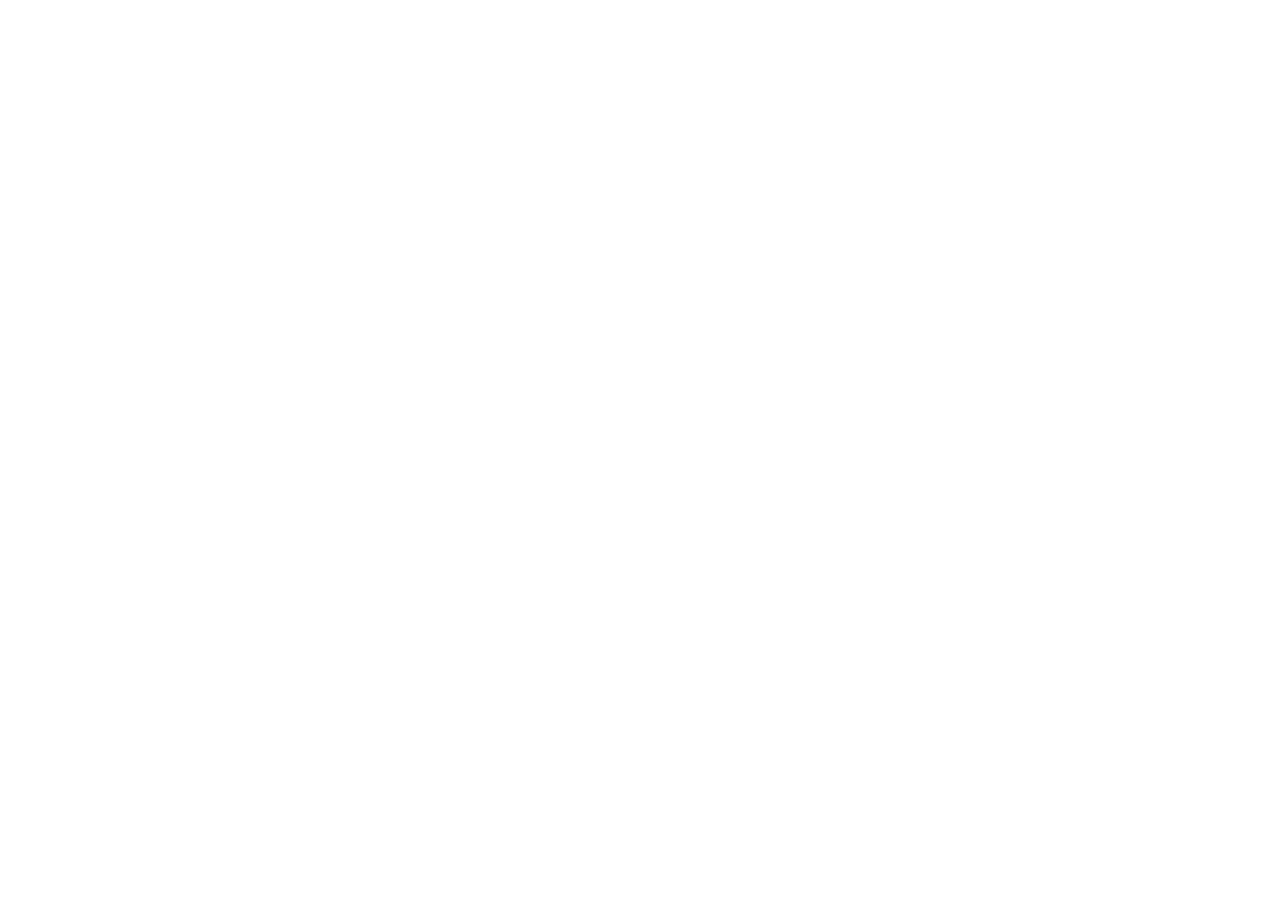
==== pages/home/index.html @ 2e798815 "Initial commit" ====
<!DOCTYPE html>
<html lang="pt-br">
  <head>
    <meta charset="UTF-8" />
    <meta http-equiv="X-UA-Compatible" content="IE=edge" />
    <meta name="viewport" content="width=device-width, initial-scale=1.0" />
    <link rel="stylesheet" href="/styles/globalStyles.css" />
    <link rel="stylesheet" href="style.css" />
    <title>TechPosters - Home</title>
  </head>
  <body>
    <header></header>
    <main></main>
  </body>
  <script src="/script/database/users.js"></script>
  <script src="/script/database/posts.js"></script>
  <script src="/script/database/sugestUsers.js"></script>
  <script src="index.js"></script>
</html>
---- styles/globalStyles.css ----
@import url('https://fonts.googleapis.com/css2?family=Inter:wght@400;500;600;700&display=swap');

* {
    margin: 0;
    padding: 0;
    box-sizing: border-box;
}

:root{
    --color-grey-1: #212529;
    --color-grey-2: #495057;
    --color-white-fixed: #ffffff;
    --radius-1: 0.25rem;
    --font-family-1: "Inter", sans-serif;
}

body{
    font-family: var(--font-family-1);
}

.container{
    max-width: 1200px;
    margin: 0 auto;
    padding: 0 1rem;
}

ul{
    list-style: none;
}
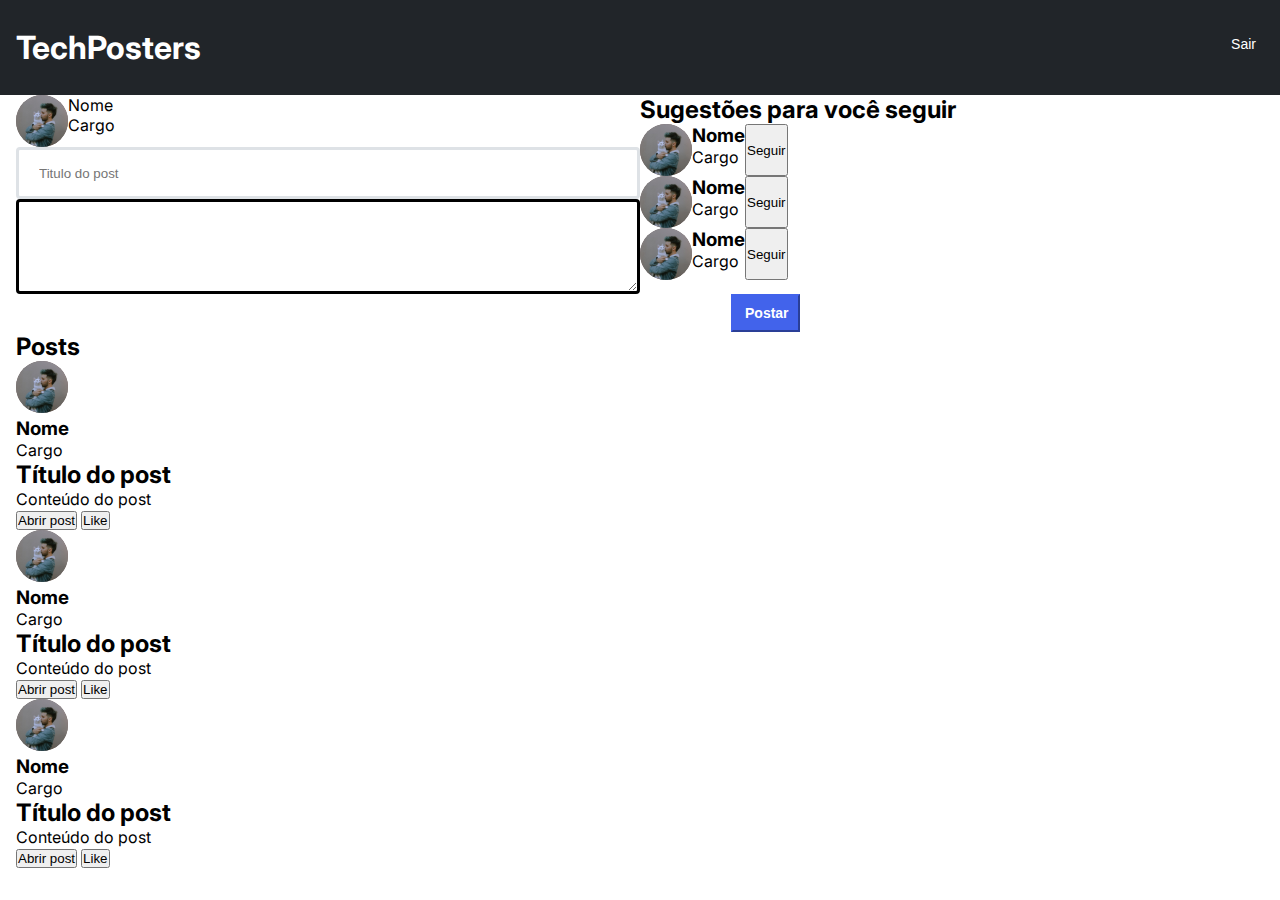
==== commit 420dd646: "Construção Homepage-1" ====
--- a/pages/home/index.html
+++ b/pages/home/index.html
@@ -1,19 +1,155 @@
 <!DOCTYPE html>
 <html lang="pt-br">
-  <head>
-    <meta charset="UTF-8" />
-    <meta http-equiv="X-UA-Compatible" content="IE=edge" />
-    <meta name="viewport" content="width=device-width, initial-scale=1.0" />
-    <link rel="stylesheet" href="/styles/globalStyles.css" />
-    <link rel="stylesheet" href="style.css" />
-    <title>TechPosters - Home</title>
-  </head>
-  <body>
-    <header></header>
-    <main></main>
-  </body>
+<head>
+  <meta charset="UTF-8" />
+  <meta http-equiv="X-UA-Compatible" content="IE=edge" />
+  <meta name="viewport" content="width=device-width, initial-scale=1.0" />
+  <link rel="stylesheet" href="../../styles/globalStyles.css"/>
+  <link rel="stylesheet" href="style.css"/>
+  <link rel="stylesheet" href="../../styles/navbar.css">
+  <link rel="stylesheet" href="../../styles/borders.css">
+  <link rel="stylesheet" href="../../styles/buttons.css">
+  <link rel="stylesheet" href="../../styles/colors.css">
+  <link rel="stylesheet" href="../../styles/inputs.css">
+  <link rel="stylesheet" href="../../styles/sizes.css">
+  <link rel="stylesheet" href="../../styles/modal.css">
+  <link rel="stylesheet" href="../../styles/text.css">
+  <link rel="stylesheet" href="../../styles/display.css">
+
+  <title>TechPosters - Home</title>
+</head>
+<body>
+    <header class="navbar">
+      <nav class="container navbar-items">
+          <h1 class="white">TechPosters</h1>
+          <button class="navbar-link">Sair</button>
+      </nav>
+    </header>
+  <main class="container">
+    <div class="flex__row">
+        <section class="flex__column half">
+            <div class="flex__row">
+                <img class="img__formatting" src="../../assets/img/user1.svg" alt="">
+                <div class="flex__column">
+                    <p>Nome</p>
+                    <p>Cargo</p>
+                </div>
+            </div>
+            <form class="flex__column">
+                <input class="input outline__none border__radius-1 border size__width-1" type="text" placeholder="Titulo do post">
+                <label hidden for="postComment"></label>
+                <textarea class="textarea outline__none border__radius-1 border size__width-1" name="postComment"></textarea>
+                <button class="button button__primary button__post">Postar</button>
+            </form>
+        </section>
+        <aside class="half flex__column">
+            <h2>Sugestões para você seguir</h2>
+            <ul>
+                <li class="flex__row">
+                    <div class="flex__row">
+                        <img class="img__formatting" src="../../assets/img/user1.svg" alt="">
+                        <div>
+                            <h3>Nome</h3>
+                            <p>Cargo</p>
+                        </div>
+                    </div>
+                    <button>Seguir</button>
+                </li>
+                <li class="flex__row">
+                    <div class="flex__row">
+                        <img class="img__formatting" src="../../assets/img/user1.svg" alt="">
+                        <div>
+                            <h3>Nome</h3>
+                            <p>Cargo</p>
+                        </div>
+                    </div>
+                    <button>Seguir</button>
+                </li>
+                <li class="flex__row">
+                    <div class="flex__row">
+                        <img class="img__formatting" src="../../assets/img/user1.svg" alt="">
+                        <div>
+                            <h3>Nome</h3>
+                            <p>Cargo</p>
+                        </div>
+                    </div>
+                    <button>Seguir</button>
+                </li>
+            </ul>
+        </aside>
+    </div>
+      <section half>
+          <h2>Posts</h2>
+          <ul >
+              <li>
+                  <div>
+                      <img class="img__formatting" src="../../assets/img/user1.svg" alt="">
+                      <div>
+                          <h3>Nome</h3>
+                          <p>Cargo</p>
+                      </div>
+                  </div>
+                  <div>
+                      <h2>
+                          Título do post
+                      </h2>
+                      <p>
+                          Conteúdo do post
+                      </p>
+                  </div>
+                  <div>
+                      <button id="teste">Abrir post</button>
+                      <button>Like</button>
+                  </div>
+              </li>
+              <li>
+                  <div>
+                      <img class="img__formatting" src="../../assets/img/user1.svg" alt="">
+                      <div>
+                          <h3>Nome</h3>
+                          <p>Cargo</p>
+                      </div>
+                  </div>
+                  <div>
+                      <h2>
+                          Título do post
+                      </h2>
+                      <p>
+                          Conteúdo do post
+                      </p>
+                  </div>
+                  <div>
+                      <button id="teste">Abrir post</button>
+                      <button>Like</button>
+                  </div>
+              </li>
+              <li>
+                  <div>
+                      <img class="img__formatting" src="../../assets/img/user1.svg" alt="">
+                      <div>
+                          <h3>Nome</h3>
+                          <p>Cargo</p>
+                      </div>
+                  </div>
+                  <div>
+                      <h2>
+                          Título do post
+                      </h2>
+                      <p>
+                          Conteúdo do post
+                      </p>
+                  </div>
+                  <div>
+                      <button id="teste">Abrir post</button>
+                      <button>Like</button>
+                  </div>
+              </li>
+          </ul>
+      </section>
+  </main>
   <script src="/script/database/users.js"></script>
   <script src="/script/database/posts.js"></script>
   <script src="/script/database/sugestUsers.js"></script>
   <script src="index.js"></script>
+</body>
 </html>
--- a/styles/globalStyles.css
+++ b/styles/globalStyles.css
@@ -7,10 +7,24 @@
 }
 
 :root{
-    --color-grey-1: #212529;
-    --color-grey-2: #495057;
-    --color-white-fixed: #ffffff;
-    --radius-1: 0.25rem;
+
+    --primary-color:#4263EB;
+    --secondary-color:#364FC7;
+    --tertiary-color:#D7443E;
+
+    --gray-1:#0A0C0D;
+    --gray-2:#212529;
+    --gray-3:#495057;
+    --gray-4:#868E96;
+    --gray-5:#DEE2E6;
+    --gray-6:#F8F9FA;
+    --gray-opacity-1:rgba(33, 37, 41, 0.5);
+    --whiteFixed:#FFFFFF;
+
+    --radius-1:4px;
+    --radius-2:8px;
+    --radius-3: 0.25rem;
+    
     --font-family-1: "Inter", sans-serif;
 }
 
@@ -19,11 +33,15 @@
 }
 
 .container{
-    max-width: 1200px;
+    max-width: 1600px;
     margin: 0 auto;
     padding: 0 1rem;
 }
 
 ul{
     list-style: none;
+}
+
+.outline__none{
+    outline: none;
 }--- a/pages/home/style.css
+++ b/pages/home/style.css
@@ -0,0 +1,11 @@
+.button__post{
+    height: 38px;
+    width: 69px;
+    position: relative;
+    left: 715px;
+}
+
+.img__formatting{
+    width: 52px;
+    height: 52px;
+}--- a/styles/navbar.css
+++ b/styles/navbar.css
@@ -0,0 +1,31 @@
+.navbar{
+    background-color: var(--gray-2);
+    padding: 1.75rem 0;
+}
+
+.navbar-items{
+    display: flex;
+    justify-content: space-between;
+}
+
+.navbar-links{
+    display: flex;
+    gap: 1rem;
+}
+
+.navbar-link{
+    background-color: transparent;
+    color: var(--whiteFixed);
+    height: 2rem;
+    padding: 0.5rem;
+    border-radius: var(--radius-3);
+    border: none;
+    text-decoration: none;
+    font-size: 0.875rem;
+    font-weight: 400;
+    cursor: pointer;
+}
+
+.navbar-link:hover, .navbar-link.actived{
+    background-color: var(--gray-3);
+}--- a/styles/borders.css
+++ b/styles/borders.css
@@ -0,0 +1,15 @@
+.border{
+    border: 3px solid;
+}
+
+.border-2{
+    border: 2px solid;
+}
+
+.border__radius-1{
+    border-radius: var(--radius-1);
+}
+
+.border__radius-2{
+    border-radius: var(--radius-2);
+}--- a/styles/buttons.css
+++ b/styles/buttons.css
@@ -0,0 +1,86 @@
+.button{
+    color: var(--whiteFixed);
+    font-weight: 600;
+    font-size: 14px;
+    text-align: center;
+    line-height: 17px;
+    padding: 0 12px;
+    cursor: pointer;
+}
+
+.button__primary{
+    background-color: var(--primary-color);
+    border-color: var(--primary-color);
+}
+
+.button__primary:hover{
+    background-color: var(--secondary-color);
+    color: var(--whiteFixed);
+    border-color: var(--secondary-color);
+}
+
+.button__grey{
+    background-color: var(--gray-2);
+    border-color: var(--gray-2);
+}
+
+.button__grey:hover{
+    background-color: var(--gray-1);
+    border-color: var(--gray-1);
+}
+
+.button__white{
+    background-color: var(--whiteFixed);
+    border-color: var(--whiteFixed);
+    color: var(--gray-2);
+}
+
+.button__white:hover{
+    background-color: var(--gray-6);
+    border-color: var(--gray-6);
+}
+
+.button__outline{
+    border: 1px var(--gray-2) solid;
+    border-radius: 2px;
+    background-color: var(--whiteFixed);
+    color: var(--gray-2);
+}
+
+.button__outline:hover{
+    border-color: var(--primary-color);
+    background-color: #EDF2FF;
+    color: var(--primary-color);
+}
+
+.button__outline:focus{
+    border-color: var(--primary-color);
+    background-color: var(--primary-color);
+    color: var(--whiteFixed);
+}
+
+.button__outline:active{
+    border-color: var(--primary-color);
+    background-color: var(--primary-color);
+    color: var(--whiteFixed);
+}
+
+.button__disabled{
+    background-color: var(--gray-5);
+    color: var(--gray-4);
+    border-color: var(--gray-5);
+}
+
+.button__like{
+    background-color: var(gray-opacity-1);
+}
+
+.button__like:hover{
+    background-color: var(--tertiary-color);
+}
+
+.button__like:active{
+    background-color: var(--tertiary-color);
+}
+
+
--- a/styles/colors.css
+++ b/styles/colors.css
@@ -0,0 +1,3 @@
+.white{
+    color: var(--whiteFixed);
+}--- a/styles/inputs.css
+++ b/styles/inputs.css
@@ -0,0 +1,27 @@
+.input{
+    padding: 16px 20px;
+    background-color: var(--whiteFixed);
+    border-color: var(--gray-5);
+    height: 52px;
+}
+
+/* .input::placeholder{
+    color: var(--gray-4);
+} */
+
+.input:focus{
+    border-color: var(--primary-color);
+}
+
+.textarea{
+    height: 95px;
+    padding: 28px 21px;
+}
+
+.textarea:focus{
+    border-color: var(--primary-color);
+}
+
+.placeholder{
+    color: var(--gray-4);
+}--- a/styles/sizes.css
+++ b/styles/sizes.css
@@ -0,0 +1,31 @@
+.full{
+    width: 100%;
+}
+
+.half{
+    width: 50%;
+}
+
+.full__w{
+    width: 100vw;
+}
+
+.full__h{
+    height: 100vh;
+}
+
+.half__w{
+    width: 50vw;
+}
+
+.half__h{
+    height: 50vh;
+}
+
+.size__width-1{
+    width: 713;
+}
+
+.size__width-2{
+    width: 413;
+}--- a/styles/modal.css
+++ b/styles/modal.css
@@ -0,0 +1,55 @@
+.modal__wrapper{
+    position: fixed;
+    background-color: rgba(0, 0, 0, 0.44);
+    width: 100vw;
+    height: 100vh;
+    display: flex;
+    align-items: center;
+    justify-content: center;
+}
+
+.modal{
+    position: fixed;
+    background-color: white;
+    width: 761px;
+    border: 1px white solid;
+    border-radius: 8px;
+    padding: 40px 50px;
+}
+
+.modal__closeButton{
+}
+
+.modal__div-1{
+    display: flex;
+    gap:12px;
+    margin-bottom: 32px;
+}
+
+.modal__div1-img{
+}
+
+.modal__div1-information{
+    display: flex;
+    flex-direction: column;
+    gap: 20px;
+}
+
+.modal__div1-information > h3{
+
+}
+
+.modal__div1-information > p{
+
+}
+
+.modal__div-2{
+    display: flex;
+    flex-direction: column;
+    gap: 30px;
+}
+
+.hide{
+    display: none;
+}
+
--- a/styles/text.css
+++ b/styles/text.css
@@ -0,0 +1,33 @@
+.title-1{
+    font-weight: 700;
+    font-size: 28px;
+    line-height: 40px;
+}
+
+.title-2{
+    font-weight: 600;
+    font-size: 20px;
+    line-height: 24px;
+}
+
+.text-1{
+    font-weight: 400;
+    font-size: 16px;
+    line-height: 28px;
+}
+
+.text-2{
+    font-weight: 400;
+    font-size: 14px;
+    line-height: 16px;  
+}
+
+.text-3{
+    font-weight: 400;
+    font-size: 12px;
+    line-height: 16px;   
+}
+
+.text__indent-1{
+    text-indent: 20px;
+}
--- a/styles/display.css
+++ b/styles/display.css
@@ -0,0 +1,44 @@
+.flex__row{
+    display: flex;
+}
+
+.flex__column{
+    display: flex;
+    flex-direction: column;
+}
+
+.flex__wrap{
+    flex-wrap: wrap;
+}
+
+.align__center{
+    align-items: center;
+}
+
+.align__start{
+    align-items: flex-start;
+}
+
+.align__end{
+    align-items: flex-end;
+}
+
+.justify__center{
+    justify-content: center;
+}
+
+.justify__between{
+    justify-content: space-between;
+}
+
+.justify__evenly{
+    justify-content: space-evenly;
+}
+
+.justify__around{
+    justify-content: space-around;
+}
+
+.justify__end{
+    justify-content: flex-end;
+}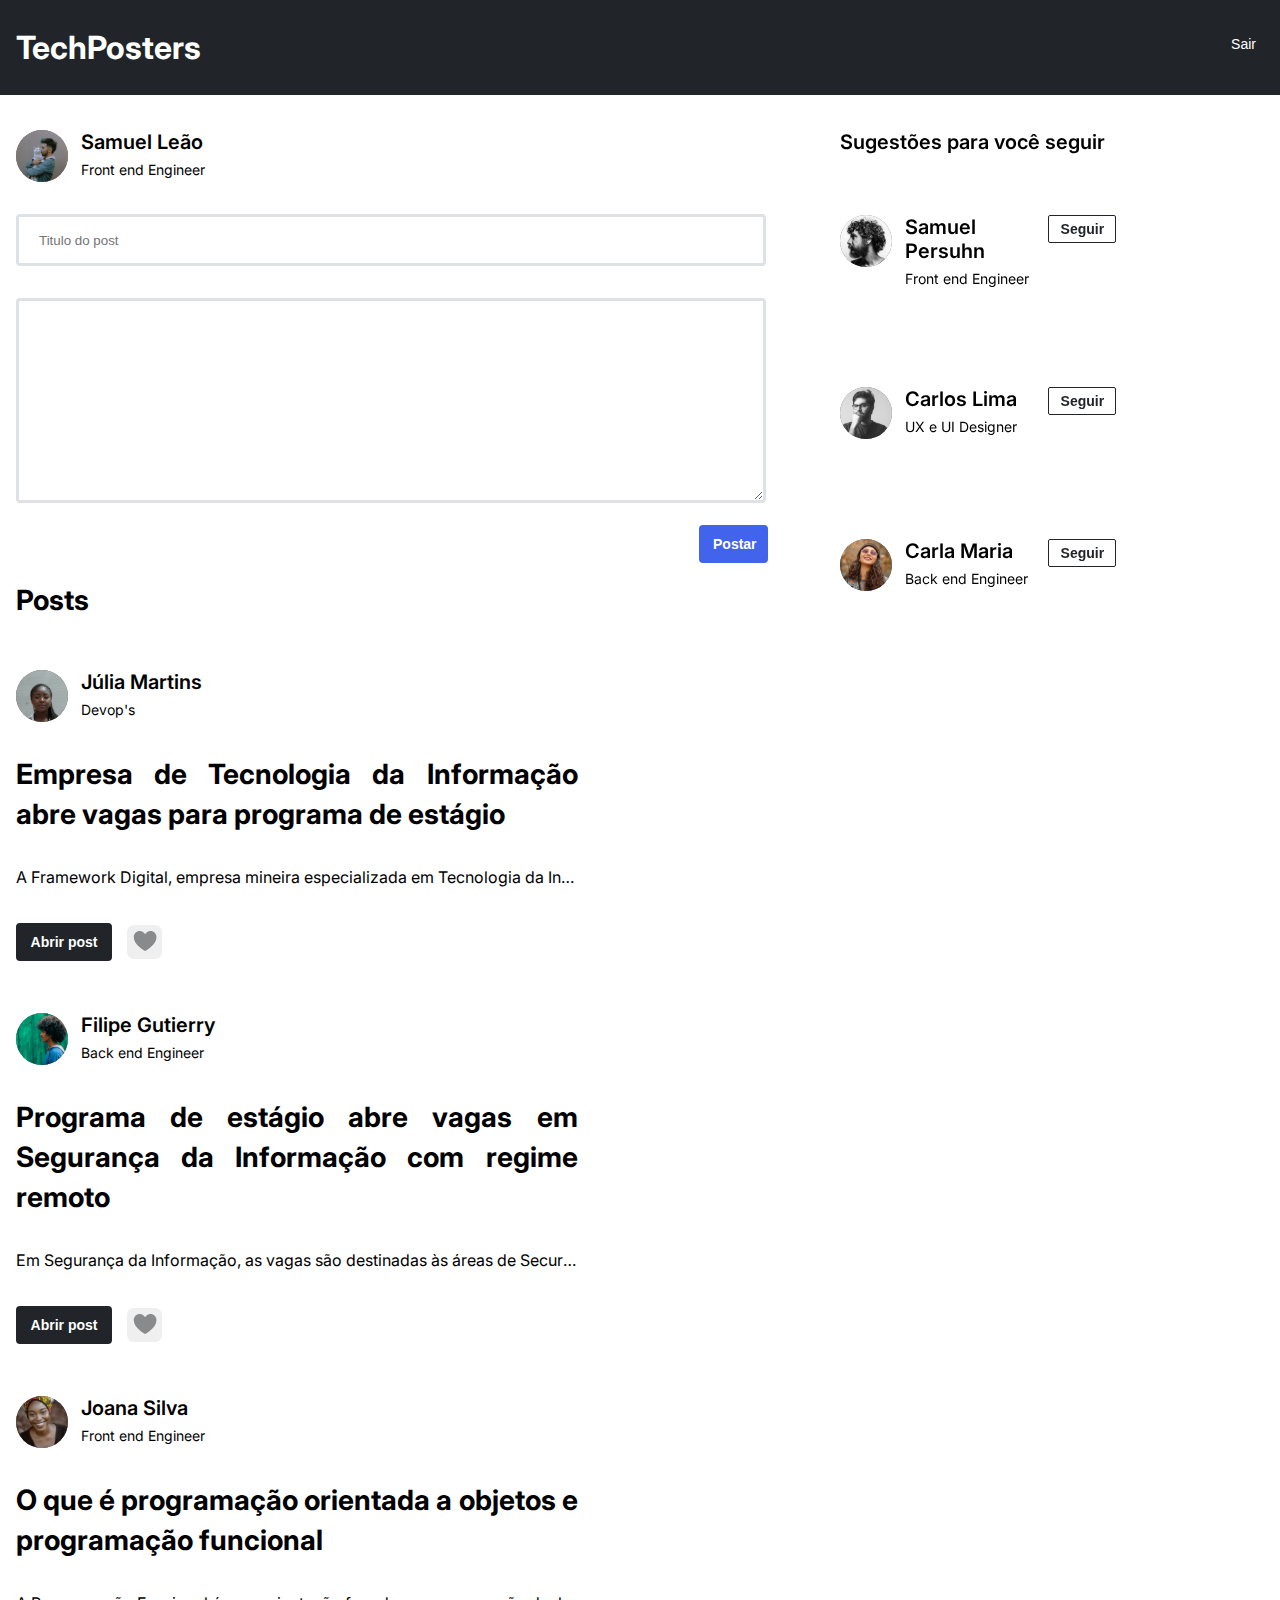
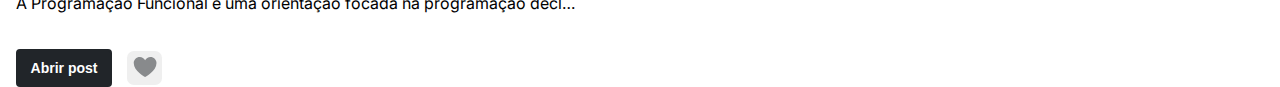
==== commit 6f135472: "Continuando contrução da homepage" ====
--- a/pages/home/index.html
+++ b/pages/home/index.html
@@ -12,144 +12,146 @@
   <link rel="stylesheet" href="../../styles/colors.css">
   <link rel="stylesheet" href="../../styles/inputs.css">
   <link rel="stylesheet" href="../../styles/sizes.css">
-  <link rel="stylesheet" href="../../styles/modal.css">
+  <link rel="stylesheet" href="../../styles/modal.css"> 
   <link rel="stylesheet" href="../../styles/text.css">
+  <link rel="stylesheet" href="../../styles/spacing.css">
+  <link rel="stylesheet" href="../../styles/positions.css">
   <link rel="stylesheet" href="../../styles/display.css">
 
   <title>TechPosters - Home</title>
 </head>
 <body>
-    <header class="navbar">
+    <header class="navbar position__fixed">
       <nav class="container navbar-items">
           <h1 class="white">TechPosters</h1>
           <button class="navbar-link">Sair</button>
       </nav>
     </header>
-  <main class="container">
-    <div class="flex__row">
-        <section class="flex__column half">
-            <div class="flex__row">
+  <main id="parentModal" class="mt__header container">
+    <div class="flex__row mt gap-4 aside-wrapper">
+        <section class="flex__column half gap-1">
+            <div class="flex__row gap-2">
                 <img class="img__formatting" src="../../assets/img/user1.svg" alt="">
-                <div class="flex__column">
-                    <p>Nome</p>
-                    <p>Cargo</p>
+                <div class="flex__column gap-3">
+                    <p class="title-2">Samuel Leão</p>
+                    <p class="text-2">Front end Engineer</p>
                 </div>
             </div>
-            <form class="flex__column">
+            <form class="flex__column gap-1">
                 <input class="input outline__none border__radius-1 border size__width-1" type="text" placeholder="Titulo do post">
                 <label hidden for="postComment"></label>
                 <textarea class="textarea outline__none border__radius-1 border size__width-1" name="postComment"></textarea>
-                <button class="button button__primary button__post">Postar</button>
+                <button class="button border__radius-1 border-2 button__primary button__post">Postar</button>
             </form>
         </section>
-        <aside class="half flex__column">
-            <h2>Sugestões para você seguir</h2>
+        <aside class="half flex__column gap-1 position__sticky">
+            <h2 class="title-2 mb-2">Sugestões para você seguir</h2>
             <ul>
-                <li class="flex__row">
-                    <div class="flex__row">
-                        <img class="img__formatting" src="../../assets/img/user1.svg" alt="">
-                        <div>
-                            <h3>Nome</h3>
-                            <p>Cargo</p>
+                <li class="flex__row mb justify__between aside__li">
+                    <div class="flex__row gap-2">
+                        <img class="img__formatting" src="../../assets/img/user2.svg" alt="">
+                        <div class="flex__column gap-3">
+                            <p class="title-2">Samuel Persuhn</p>
+                            <p class="text-2">Front end Engineer</p>
                         </div>
                     </div>
-                    <button>Seguir</button>
+                    <button id="teste" class="button border__radius-1 border-2 button__outline">Seguir</button>
                 </li>
-                <li class="flex__row">
-                    <div class="flex__row">
-                        <img class="img__formatting" src="../../assets/img/user1.svg" alt="">
-                        <div>
-                            <h3>Nome</h3>
-                            <p>Cargo</p>
+                <li class="flex__row mb justify__between aside__li">
+                    <div class="flex__row gap-2">
+                        <img class="img__formatting" src="../../assets/img/user3.svg" alt="">
+                        <div class="flex__column gap-3">
+                            <p class="title-2">Carlos Lima</p>
+                            <p class="text-2">UX e UI Designer</p>
                         </div>
                     </div>
-                    <button>Seguir</button>
+                    <button class="button border__radius-1 border-2 button__outline">Seguir</button>
                 </li>
-                <li class="flex__row">
-                    <div class="flex__row">
-                        <img class="img__formatting" src="../../assets/img/user1.svg" alt="">
-                        <div>
-                            <h3>Nome</h3>
-                            <p>Cargo</p>
+                <li class="flex__row mb justify__between aside__li">
+                    <div class="flex__row gap-2">
+                        <img class="img__formatting" src="../../assets/img/user4.svg" alt="">
+                        <div class="flex__column gap-3">
+                            <p class="title-2">Carla Maria</p>
+                            <p class="text-2">Back end Engineer</p>
                         </div>
                     </div>
-                    <button>Seguir</button>
+                    <button class="button border__radius-1 border-2 button__outline">Seguir</button>
                 </li>
             </ul>
         </aside>
     </div>
-      <section half>
-          <h2>Posts</h2>
-          <ul >
-              <li>
-                  <div>
-                      <img class="img__formatting" src="../../assets/img/user1.svg" alt="">
-                      <div>
-                          <h3>Nome</h3>
-                          <p>Cargo</p>
+      <section class="half">
+          <h2 class="title-1 mb-3">Posts</h2>
+          <ul class="flex__column gap-5">
+              <li class="flex__column gap-1">
+                  <div class="flex__row gap-2">
+                      <img class="img__formatting" src="../../assets/img/user5.svg" alt="">
+                      <div class="flex__column gap-3">
+                        <p class="title-2">Júlia Martins</p>
+                        <p class="text-2">Devop's</p>
                       </div>
                   </div>
-                  <div>
-                      <h2>
-                          Título do post
+                  <div class="post__fullComment">
+                      <h2 class="title-1 mb-2">
+                        Empresa de Tecnologia da Informação abre vagas para programa de estágio
                       </h2>
-                      <p>
-                          Conteúdo do post
+                      <p class="text-1">
+                        A Framework Digital, empresa mineira especializada em Tecnologia da Informação, irá iniciar o seu sexto programa de estágio, com o prazo de inscrições entre os dias 08 e 28 de agosto. O programa é conhecido como Framework Padawans, com inspiração nos filmes Star Wars. Nas histórias, os iniciantes fazem treinamentos para se tornar cavaleiros Jedi, que compõem o lado bom da força.
                       </p>
                   </div>
-                  <div>
-                      <button id="teste">Abrir post</button>
-                      <button>Like</button>
+                  <div class="flex__row align__center">
+                      <button id="OpeningModal" class="button border__radius-1 border-2 button__grey">Abrir post</button>
+                      <button class="ml-2 button__like"><img src="../../assets/img/Vector.svg"></button>
                   </div>
               </li>
-              <li>
-                  <div>
-                      <img class="img__formatting" src="../../assets/img/user1.svg" alt="">
-                      <div>
-                          <h3>Nome</h3>
-                          <p>Cargo</p>
+              <li class="flex__column gap-1">
+                  <div class="flex__row gap-2">
+                      <img class="img__formatting" src="../../assets/img/user7.svg" alt="">
+                      <div class="flex__column gap-3">
+                        <p class="title-2">Filipe Gutierry</p>
+                        <p class="text-2">Back end Engineer</p>
                       </div>
                   </div>
-                  <div>
-                      <h2>
-                          Título do post
+                  <div class="post__fullComment">
+                      <h2 class="title-1 mb-2">
+                        Programa de estágio abre vagas em Segurança da Informação com regime remoto
                       </h2>
-                      <p>
-                          Conteúdo do post
+                      <p class="text-1">
+                        Em Segurança da Informação, as vagas são destinadas às áreas de Security Operations Center (SOC), Administração de Dispositivos de Segurança (ADS), Resposta a Incidentes (RI), Segurança e Privacidade e Consultoria Técnica. O candidato interessado deverá estar matriculado em um curso superior em Ciência da Computação, Segurança da Informação, Tecnologia da Informação e afins, com previsão de conclusão do curso de fevereiro de 2023 a fevereiro de 2025.
                       </p>
                   </div>
-                  <div>
-                      <button id="teste">Abrir post</button>
-                      <button>Like</button>
+                  <div class="flex__row align__center">
+                      <button class="button border__radius-1 border-2 button__grey">Abrir post</button>
+                      <button class="ml-2 button__like"><img src="../../assets/img/Vector.svg"></button>
                   </div>
               </li>
-              <li>
-                  <div>
-                      <img class="img__formatting" src="../../assets/img/user1.svg" alt="">
-                      <div>
-                          <h3>Nome</h3>
-                          <p>Cargo</p>
+              <li class="flex__column gap-1">
+                  <div class="flex__row gap-2">
+                      <img class="img__formatting" src="../../assets/img/user6.svg" alt="">
+                      <div class="flex__column gap-3"> 
+                        <p class="title-2">Joana Silva</p>
+                        <p class="text-2">Front end Engineer</p>
                       </div>
                   </div>
-                  <div>
-                      <h2>
-                          Título do post
-                      </h2>
-                      <p>
-                          Conteúdo do post
-                      </p>
-                  </div>
-                  <div>
-                      <button id="teste">Abrir post</button>
-                      <button>Like</button>
-                  </div>
+                    <div class="post__fullComment">
+                        <h2 class="title-1 mb-2">
+                            O que é programação orientada a objetos e programação funcional
+                        </h2>
+                        <p class="text-1">
+                            A Programação Funcional é uma orientação focada na programação declarativa. Conhecendo mais a programação funcional a partir de códigos podemos nos deparar de primeira com o conceito mais central da programação funcional, que é o conceito de funções puras, isso significa que o retorno de uma função deve depender apenas dos seus parâmetros de entrada. Com classes podemos editar os valores das propriedades dos objetos criados ou ainda criar métodos para essas propriedades, ainda por cima podemos definir se vão ser públicos (vão para o objeto) ou estáticos (não são instanciados, ou seja, não vão para o objeto), e isso tem seu lado bom e ruim.
+                        </p>
+                    </div>
+                    <div class="flex__row align__center">
+                        <button class="button border__radius-1 border-2 button__grey">Abrir post</button>
+                        <button class="ml-2 button__like"><img src="../../assets/img/Vector.svg"></button>
+                    </div>
               </li>
           </ul>
       </section>
   </main>
-  <script src="/script/database/users.js"></script>
-  <script src="/script/database/posts.js"></script>
-  <script src="/script/database/sugestUsers.js"></script>
-  <script src="index.js"></script>
 </body>
+    <script src="/script/database/users.js"></script>
+    <script src="/script/database/posts.js"></script>
+    <script src="/script/database/sugestUsers.js"></script>
+    <script src="index.js"></script>
 </html>
--- a/styles/globalStyles.css
+++ b/styles/globalStyles.css
@@ -44,4 +44,4 @@
 
 .outline__none{
     outline: none;
-}+}
--- a/pages/home/style.css
+++ b/pages/home/style.css
@@ -2,10 +2,32 @@
     height: 38px;
     width: 69px;
     position: relative;
-    left: 715px;
+    left: 683px;
+    bottom: 10px;
 }
 
 .img__formatting{
     width: 52px;
     height: 52px;
-}+}
+
+.aside-wrapper{
+    height: 50vh;
+}
+
+.aside__li{
+    width: 65%;
+}
+
+.post__fullComment{
+    max-width: 90%;
+    text-align: justify;
+}
+
+.post__fullComment > p{
+    text-overflow: ellipsis;
+    overflow: hidden;
+    white-space: nowrap;
+}
+
+
--- a/styles/navbar.css
+++ b/styles/navbar.css
@@ -28,4 +28,4 @@
 
 .navbar-link:hover, .navbar-link.actived{
     background-color: var(--gray-3);
-}+}
--- a/styles/buttons.css
+++ b/styles/buttons.css
@@ -22,6 +22,8 @@
 .button__grey{
     background-color: var(--gray-2);
     border-color: var(--gray-2);
+    height: 38px;
+    width: 96px;
 }
 
 .button__grey:hover{
@@ -45,6 +47,8 @@
     border-radius: 2px;
     background-color: var(--whiteFixed);
     color: var(--gray-2);
+    width: 68px;
+    height: 28px;
 }
 
 .button__outline:hover{
@@ -65,6 +69,11 @@
     color: var(--whiteFixed);
 }
 
+.button__outline-active{
+    width: 89px;
+    height: 28px;
+}
+
 .button__disabled{
     background-color: var(--gray-5);
     color: var(--gray-4);
@@ -73,9 +82,18 @@
 
 .button__like{
     background-color: var(gray-opacity-1);
+    border-radius: 20%;
+    height: 34px;
+    width: 35px;
+    border: none;
+    cursor: pointer;
 }
 
 .button__like:hover{
+    background-color: var(--tertiary-color);
+}
+
+.button__like:focus{
     background-color: var(--tertiary-color);
 }
 
--- a/styles/inputs.css
+++ b/styles/inputs.css
@@ -14,8 +14,9 @@
 }
 
 .textarea{
-    height: 95px;
+    height: 205px;
     padding: 28px 21px;
+    border-color: var(--gray-5);
 }
 
 .textarea:focus{
--- a/styles/sizes.css
+++ b/styles/sizes.css
@@ -19,13 +19,13 @@
 }
 
 .half__h{
-    height: 50vh;
+    height: 50;
 }
 
 .size__width-1{
-    width: 713;
+    width: 750px;
 }
 
 .size__width-2{
-    width: 413;
+    width: 413px;
 }--- a/styles/modal.css
+++ b/styles/modal.css
@@ -1,11 +1,15 @@
 .modal__wrapper{
     position: fixed;
-    background-color: rgba(0, 0, 0, 0.44);
     width: 100vw;
     height: 100vh;
+    background-color: rgba(0, 0, 0, 0.44);
     display: flex;
     align-items: center;
     justify-content: center;
+    z-index: 3;
+    right: 0;
+    left: 0;
+    top:0;
 }
 
 .modal{
@@ -15,9 +19,24 @@
     border: 1px white solid;
     border-radius: 8px;
     padding: 40px 50px;
+    height: fit-content;
 }
 
 .modal__closeButton{
+    position: absolute;
+    left: 700px;
+    top: 20px;
+    padding: 5px;
+    height: 30px;
+    width: 30px;
+    border-radius: 100%;
+    cursor: pointer;
+    border: none;
+}
+
+.modal__closeButton:hover{
+    background-color: var(--gray-5);
+    border: 1px solid var(--primary-color);
 }
 
 .modal__div-1{
@@ -27,29 +46,22 @@
 }
 
 .modal__div1-img{
+    width: 52px;
+    height: 52px;
 }
 
 .modal__div1-information{
     display: flex;
     flex-direction: column;
-    gap: 20px;
-}
-
-.modal__div1-information > h3{
-
-}
-
-.modal__div1-information > p{
-
+    gap: 10px;
 }
 
 .modal__div-2{
     display: flex;
     flex-direction: column;
-    gap: 30px;
+    gap: 10px;
 }
 
 .hide{
     display: none;
 }
-
--- a/styles/spacing.css
+++ b/styles/spacing.css
@@ -0,0 +1,48 @@
+
+.gap-1{
+    gap:32px
+}
+
+.gap-2{
+    gap: 13px; 
+}
+
+.gap-3{
+    gap: 8px;
+}
+
+.gap-4{
+    gap: 200px;
+}
+
+.gap-5{
+    gap: 52px;
+}
+
+.mt{
+    margin-top: 50px;
+}
+
+.mt__header{
+    margin-top: 130px;
+}
+
+.mb{
+    margin-bottom: 100px;
+}
+
+.mb-2{
+    margin-bottom: 29px;
+}
+
+.mb-3{
+    margin-bottom: 50px;
+}
+
+.ml{
+    margin-left: 50px;
+}
+
+.ml-2{
+    margin-left: 15px;
+}--- a/styles/positions.css
+++ b/styles/positions.css
@@ -0,0 +1,14 @@
+.position__fixed{
+    position: fixed;
+    width: 100%;
+    top: 0;
+    z-index: 1;
+}
+
+.position__sticky{
+    position: sticky;
+    top: 130px;
+    height: 20%;
+}
+
+
--- a/styles/display.css
+++ b/styles/display.css
@@ -41,4 +41,8 @@
 
 .justify__end{
     justify-content: flex-end;
+}
+
+.justify__start{
+    justify-content: flex-start;
 }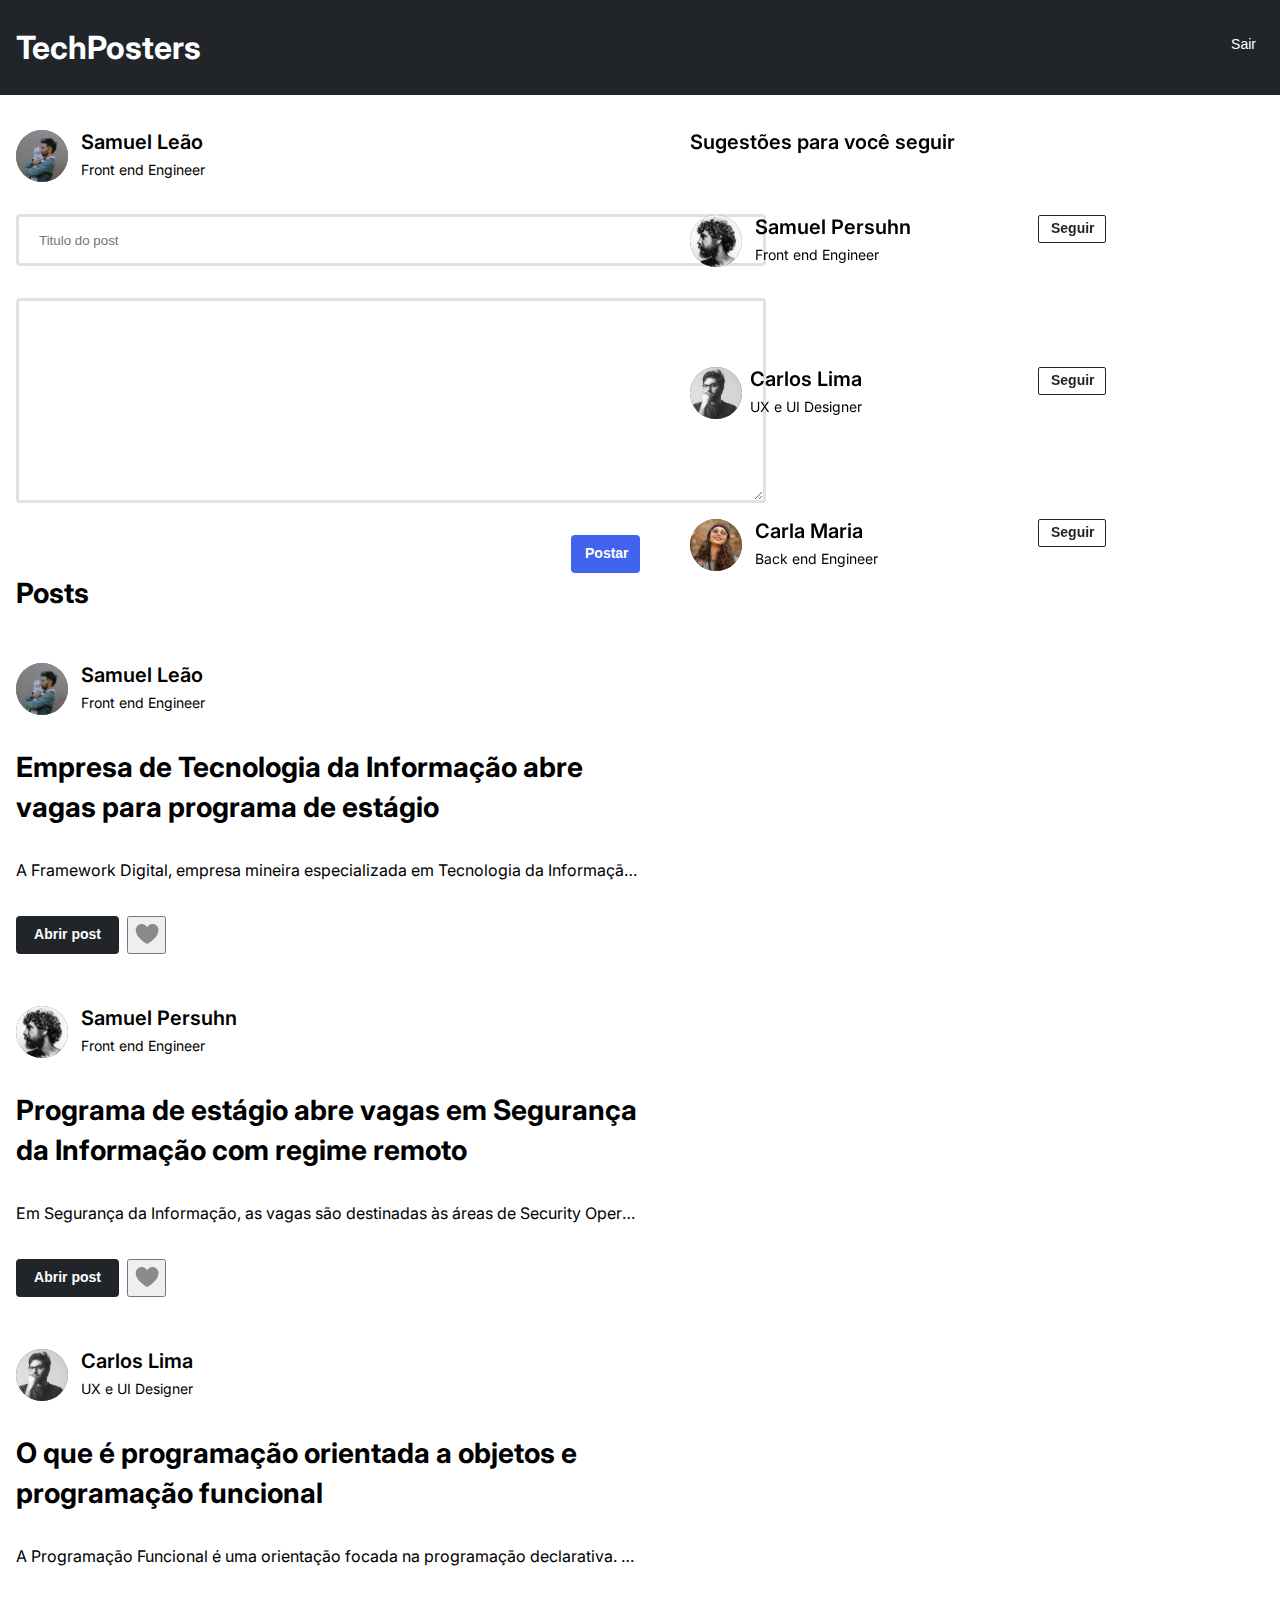
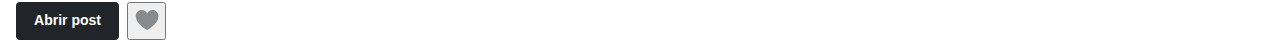
==== commit f1872233: "Css responsivo" ====
--- a/pages/home/index.html
+++ b/pages/home/index.html
@@ -5,18 +5,18 @@
   <meta http-equiv="X-UA-Compatible" content="IE=edge" />
   <meta name="viewport" content="width=device-width, initial-scale=1.0" />
   <link rel="stylesheet" href="../../styles/globalStyles.css"/>
-  <link rel="stylesheet" href="style.css"/>
   <link rel="stylesheet" href="../../styles/navbar.css">
   <link rel="stylesheet" href="../../styles/borders.css">
   <link rel="stylesheet" href="../../styles/buttons.css">
   <link rel="stylesheet" href="../../styles/colors.css">
   <link rel="stylesheet" href="../../styles/inputs.css">
-  <link rel="stylesheet" href="../../styles/sizes.css">
   <link rel="stylesheet" href="../../styles/modal.css"> 
   <link rel="stylesheet" href="../../styles/text.css">
   <link rel="stylesheet" href="../../styles/spacing.css">
   <link rel="stylesheet" href="../../styles/positions.css">
+  <!-- <link rel="stylesheet" href="../../styles/sizes.css"> -->
   <link rel="stylesheet" href="../../styles/display.css">
+  <link rel="stylesheet" href="style.css"/>
 
   <title>TechPosters - Home</title>
 </head>
@@ -28,62 +28,62 @@
       </nav>
     </header>
   <main id="parentModal" class="mt__header container">
-    <div class="flex__row mt gap-4 aside-wrapper">
-        <section class="flex__column half gap-1">
-            <div class="flex__row gap-2">
-                <img class="img__formatting" src="../../assets/img/user1.svg" alt="">
-                <div class="flex__column gap-3">
-                    <p class="title-2">Samuel Leão</p>
-                    <p class="text-2">Front end Engineer</p>
+        <div class="flex__row mt gap-4 main__mobile">
+            <section class="flex__column gap-1 half ">
+                <div class="flex__row gap-2">
+                    <img class="img__formatting" src="../../assets/img/user1.svg" alt="">
+                    <div class="flex__column gap-3">
+                        <p class="title-2">Samuel Leão</p>
+                        <p class="text-2">Front end Engineer</p>
+                    </div>
                 </div>
-            </div>
-            <form class="flex__column gap-1">
-                <input class="input outline__none border__radius-1 border size__width-1" type="text" placeholder="Titulo do post">
-                <label hidden for="postComment"></label>
-                <textarea class="textarea outline__none border__radius-1 border size__width-1" name="postComment"></textarea>
-                <button class="button border__radius-1 border-2 button__primary button__post">Postar</button>
-            </form>
-        </section>
-        <aside class="half flex__column gap-1 position__sticky">
-            <h2 class="title-2 mb-2">Sugestões para você seguir</h2>
-            <ul>
-                <li class="flex__row mb justify__between aside__li">
-                    <div class="flex__row gap-2">
-                        <img class="img__formatting" src="../../assets/img/user2.svg" alt="">
-                        <div class="flex__column gap-3">
-                            <p class="title-2">Samuel Persuhn</p>
-                            <p class="text-2">Front end Engineer</p>
+                <form class="flex__column gap-1">
+                    <input class="input outline__none border__radius-1 border size__width-1" type="text" placeholder="Titulo do post">
+                    <label hidden for="postComment"></label>
+                    <textarea class="textarea outline__none border__radius-1 border size__width-1" name="postComment"></textarea>
+                    <button class="button border__radius-1 border-2 button__primary button__post">Postar</button>
+                </form>
+            </section>
+            <aside class="flex__column half gap-1 position__fixed-2 justify__between">
+                <h2 class="title-2 mb-2">Sugestões para você seguir</h2>
+                <ul class="follower__mobile">
+                    <li class="followers__users flex__row mb justify__between aside__li">
+                        <div class="flex__row gap-2">
+                            <img class="img__formatting" src="../../assets/img/user2.svg" alt="">
+                            <div class="flex__column gap-3">
+                                <p class="title-2">Samuel Persuhn</p>
+                                <p class="text-2">Front end Engineer</p>
+                            </div>
                         </div>
-                    </div>
-                    <button id="teste" class="button border__radius-1 border-2 button__outline">Seguir</button>
-                </li>
-                <li class="flex__row mb justify__between aside__li">
-                    <div class="flex__row gap-2">
-                        <img class="img__formatting" src="../../assets/img/user3.svg" alt="">
-                        <div class="flex__column gap-3">
-                            <p class="title-2">Carlos Lima</p>
-                            <p class="text-2">UX e UI Designer</p>
+                        <button class="button_follower button border__radius-1 border-2 button__outline">Seguir</button>
+                    </li>
+                    <li class=" followers__users flex__row mb justify__between aside__li">
+                        <div class="flex__row gap-3">
+                            <img class="img__formatting" src="../../assets/img/user3.svg" alt="">
+                            <div class="flex__column gap-3">
+                                <p class="title-2">Carlos Lima</p>
+                                <p class="text-2">UX e UI Designer</p>
+                            </div>
                         </div>
-                    </div>
-                    <button class="button border__radius-1 border-2 button__outline">Seguir</button>
-                </li>
-                <li class="flex__row mb justify__between aside__li">
-                    <div class="flex__row gap-2">
-                        <img class="img__formatting" src="../../assets/img/user4.svg" alt="">
-                        <div class="flex__column gap-3">
-                            <p class="title-2">Carla Maria</p>
-                            <p class="text-2">Back end Engineer</p>
+                        <button class="button_follower button border__radius-1 border-2 button__outline">Seguir</button>
+                    </li>
+                    <li class="followers__users flex__row mb justify__between aside__li">
+                        <div class="flex__row gap-2">
+                            <img class="img__formatting" src="../../assets/img/user4.svg" alt="">
+                            <div class="flex__column gap-3">
+                                <p class="title-2">Carla Maria</p>
+                                <p class="text-2">Back end Engineer</p>
+                            </div>
                         </div>
-                    </div>
-                    <button class="button border__radius-1 border-2 button__outline">Seguir</button>
-                </li>
-            </ul>
-        </aside>
-    </div>
-      <section class="half">
+                        <button class="button_follower button border__radius-1 border-2 button__outline">Seguir</button>
+                    </li>
+                </ul>
+            </aside>
+        </div>
+      <section class="half position__post__mobile">
           <h2 class="title-1 mb-3">Posts</h2>
-          <ul class="flex__column gap-5">
-              <li class="flex__column gap-1">
+          <ul id="posts" class="flex__column gap-5">
+              <!-- <li class="flex__column gap-1">
                   <div class="flex__row gap-2">
                       <img class="img__formatting" src="../../assets/img/user5.svg" alt="">
                       <div class="flex__column gap-3">
@@ -145,7 +145,7 @@
                         <button class="button border__radius-1 border-2 button__grey">Abrir post</button>
                         <button class="ml-2 button__like"><img src="../../assets/img/Vector.svg"></button>
                     </div>
-              </li>
+              </li> -->
           </ul>
       </section>
   </main>
--- a/styles/buttons.css
+++ b/styles/buttons.css
@@ -1,10 +1,10 @@
 .button{
     color: var(--whiteFixed);
     font-weight: 600;
-    font-size: 14px;
+    font-size: 0.875rem;
     text-align: center;
-    line-height: 17px;
-    padding: 0 12px;
+    line-height: 1.063rem;
+    padding: 0 0.75rem;
     cursor: pointer;
 }
 
@@ -23,7 +23,7 @@
     background-color: var(--gray-2);
     border-color: var(--gray-2);
     height: 38px;
-    width: 96px;
+    width: 103px;
 }
 
 .button__grey:hover{
@@ -81,24 +81,26 @@
 }
 
 .button__like{
-    background-color: var(gray-opacity-1);
+    background-color: transparent;
+    border: none;
+    fill: var(--tertiary-color);
     border-radius: 20%;
     height: 34px;
     width: 35px;
-    border: none;
     cursor: pointer;
 }
 
 .button__like:hover{
-    background-color: var(--tertiary-color);
+    fill: var(--tertiary-color);
 }
 
 .button__like:focus{
-    background-color: var(--tertiary-color);
+    fill: var(--tertiary-color);
 }
 
 .button__like:active{
-    background-color: var(--tertiary-color);
+    fill: var(--tertiary-color);
 }
 
 
+
--- a/styles/positions.css
+++ b/styles/positions.css
@@ -5,10 +5,9 @@
     z-index: 1;
 }
 
-.position__sticky{
-    position: sticky;
-    top: 130px;
-    height: 20%;
+.position__fixed-2{
+    position: fixed;
+    right: -50px;
 }
 
 
--- a/pages/home/style.css
+++ b/pages/home/style.css
@@ -1,9 +1,11 @@
+@import "../../styles/sizes.css";
+@import "../../styles/display.css";
+
+
 .button__post{
     height: 38px;
     width: 69px;
-    position: relative;
-    left: 683px;
-    bottom: 10px;
+    align-self: flex-end;
 }
 
 .img__formatting{
@@ -11,17 +13,13 @@
     height: 52px;
 }
 
-.aside-wrapper{
-    height: 50vh;
-}
-
 .aside__li{
     width: 65%;
 }
 
 .post__fullComment{
-    max-width: 90%;
-    text-align: justify;
+    max-width: 100%;
+    text-align: left;
 }
 
 .post__fullComment > p{
@@ -30,4 +28,32 @@
     white-space: nowrap;
 }
 
+@media (max-width:800px){
+    .main__mobile{
+        display: flex;
+        flex-direction: column;
+    }
 
+    .position__fixed-2{
+        position: relative;
+        right: 9px;
+        bottom: 153px;
+        overflow-y: auto;
+    }
+
+    .position__post__mobile{
+        position: relative;
+        bottom: 100px;
+    }
+
+    .follower__mobile{
+        display: flex;
+        flex-direction: row;  
+    }
+
+    .half{
+        width: 100%;
+    }
+}
+
+
